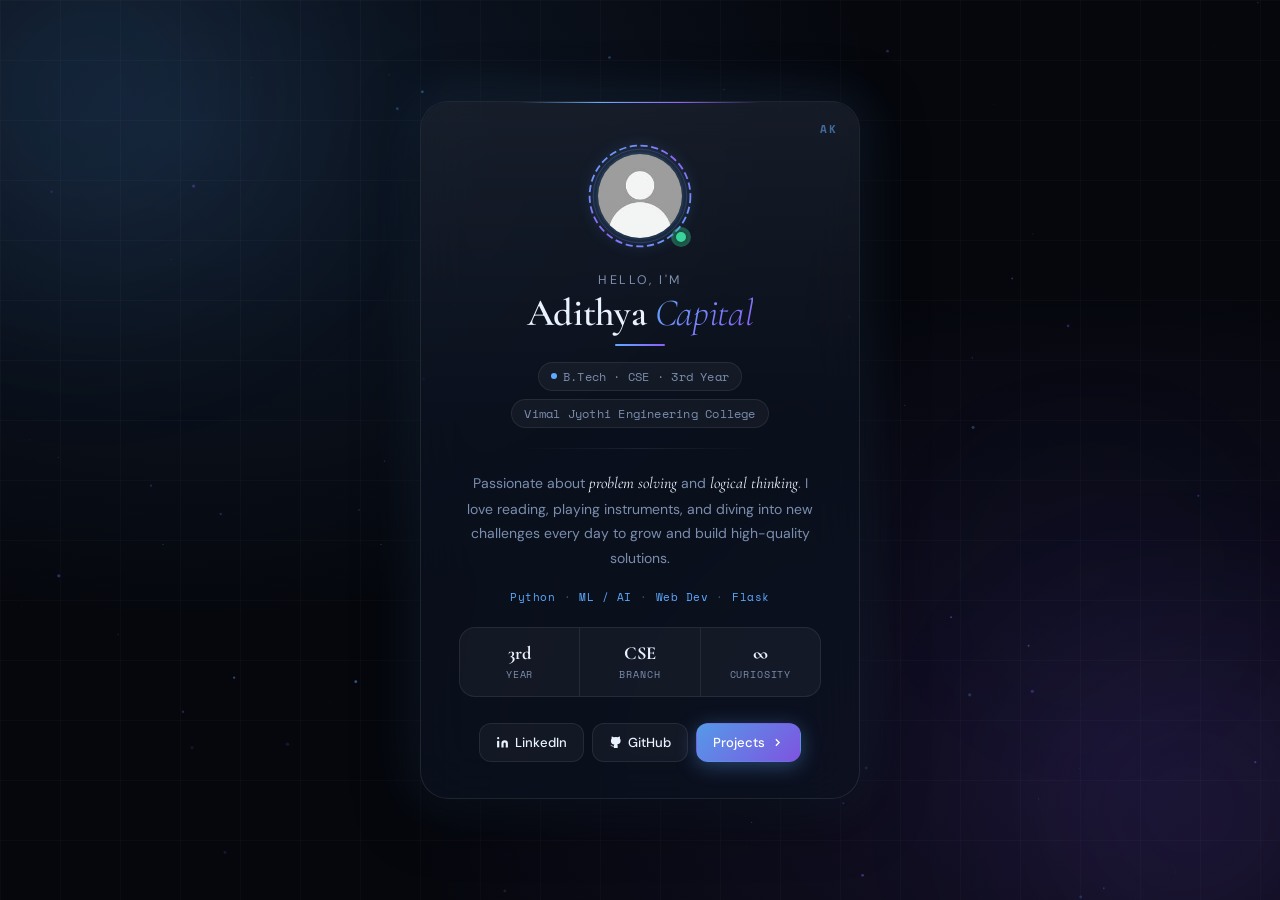
==== index.html @ 99753b21 "Added full project" ====
<!DOCTYPE html>
<html lang="en">
<head>
    <meta charset="UTF-8">
    <meta name="viewport" content="width=device-width, initial-scale=1.0">
    <title>Adithya K — Portfolio</title>
    <link rel="stylesheet" href="style.css">
    <link href="https://fonts.googleapis.com/css2?family=Cormorant+Garamond:ital,wght@0,300;0,600;1,400&family=Space+Mono:wght@400;700&family=DM+Sans:ital,wght@0,300;0,400;0,500;1,400&display=swap" rel="stylesheet">
</head>
<body>
    <canvas id="particles"></canvas>
    <div class="orb orb-1"></div>
    <div class="orb orb-2"></div>
    <div class="orb orb-3"></div>

    <div class="wrapper">
        <div class="card" id="card">

            <div class="brand-mark">AK</div>

            <div class="avatar-wrap">
                <svg class="avatar-ring-svg" viewBox="0 0 120 120">
                    <defs>
                        <linearGradient id="ringGrad" x1="0%" y1="0%" x2="100%" y2="100%">
                            <stop offset="0%" stop-color="#5da9ff"/>
                            <stop offset="50%" stop-color="#8b5cf6"/>
                            <stop offset="100%" stop-color="#5da9ff"/>
                        </linearGradient>
                    </defs>
                    <circle cx="60" cy="60" r="56" fill="none" stroke="url(#ringGrad)" stroke-width="2" stroke-dasharray="8 4" class="ring-dash"/>
                    <circle cx="60" cy="60" r="52" fill="none" stroke="url(#ringGrad)" stroke-width="1" opacity="0.25"/>
                </svg>
                <div class="avatar-inner">
                    <img src="./Untitled.jpeg" alt="Adithya K">
                </div>
                <div class="status-dot"><span class="status-pulse"></span></div>
            </div>

            <div class="name-block">
                <p class="name-greeting">Hello, I'm</p>
                <h1 class="name">Adithya <span class="name-capital">Capital</span></h1>
                <div class="name-underline"></div>
            </div>

            <div class="badge-row">
                <span class="badge"><span class="badge-dot"></span>B.Tech · CSE · 3rd Year</span>
                <span class="badge">Vimal Jyothi Engineering College</span>
            </div>

            <div class="divider"></div>

            <p class="bio">
                Passionate about <em>problem solving</em> and <em>logical thinking</em>.
                I love reading, playing instruments, and diving into new challenges
                every day to grow and build high-quality solutions.
            </p>

            <div class="skills-strip">
                <span>Python</span><span class="dot-sep">·</span>
                <span>ML / AI</span><span class="dot-sep">·</span>
                <span>Web Dev</span><span class="dot-sep">·</span>
                <span>Flask</span>
            </div>

            <div class="stats">
                <div class="stat">
                    <div class="stat-num">3rd</div>
                    <div class="stat-label">Year</div>
                </div>
                <div class="stat-div"></div>
                <div class="stat">
                    <div class="stat-num">CSE</div>
                    <div class="stat-label">Branch</div>
                </div>
                <div class="stat-div"></div>
                <div class="stat">
                    <div class="stat-num">&#8734;</div>
                    <div class="stat-label">Curiosity</div>
                </div>
            </div>

            <div class="btn-group">
                <button class="btn btn-ghost" onclick="window.open('https://linkedin.com','_blank')">
                    <svg width="13" height="13" viewBox="0 0 24 24" fill="currentColor"><path d="M16 8a6 6 0 0 1 6 6v7h-4v-7a2 2 0 0 0-4 0v7h-4v-7a6 6 0 0 1 6-6z"/><rect x="2" y="9" width="4" height="12"/><circle cx="4" cy="4" r="2"/></svg>
                    LinkedIn
                </button>
                <button class="btn btn-ghost" onclick="window.open('https://github.com/adi-krsh','_blank')">
                    <svg width="13" height="13" viewBox="0 0 24 24" fill="currentColor"><path d="M9 19c-5 1.5-5-2.5-7-3m14 6v-3.87a3.37 3.37 0 0 0-.94-2.61c3.14-.35 6.44-1.54 6.44-7A5.44 5.44 0 0 0 20 4.77 5.07 5.07 0 0 0 19.91 1S18.73.65 16 2.48a13.38 13.38 0 0 0-7 0C6.27.65 5.09 1 5.09 1A5.07 5.07 0 0 0 5 4.77a5.44 5.44 0 0 0-1.5 3.78c0 5.42 3.3 6.61 6.44 7A3.37 3.37 0 0 0 9 18.13V22"/></svg>
                    GitHub
                </button>
                <button class="btn btn-primary" onclick="goToProjects()">
                    Projects
                    <svg width="13" height="13" viewBox="0 0 24 24" fill="none" stroke="currentColor" stroke-width="2.5"><path d="m9 18 6-6-6-6"/></svg>
                </button>
            </div>

        </div>
    </div>

    <script>
        const canvas = document.getElementById('particles');
        const ctx = canvas.getContext('2d');
        function resize(){ canvas.width=innerWidth; canvas.height=innerHeight; }
        resize(); window.addEventListener('resize', resize);
        const pts = Array.from({length:80}, () => ({
            x: Math.random()*innerWidth, y: Math.random()*innerHeight,
            sz: Math.random()*1.4+0.3,
            vx: (Math.random()-.5)*.35, vy: (Math.random()-.5)*.35,
            op: Math.random()*.4+.1,
            col: Math.random()>.5?'93,169,255':'139,92,246'
        }));
        (function loop(){
            ctx.clearRect(0,0,canvas.width,canvas.height);
            pts.forEach(p=>{
                p.x+=p.vx; p.y+=p.vy;
                if(p.x<0||p.x>canvas.width||p.y<0||p.y>canvas.height){
                    p.x=Math.random()*canvas.width; p.y=Math.random()*canvas.height;
                }
                ctx.beginPath(); ctx.arc(p.x,p.y,p.sz,0,Math.PI*2);
                ctx.fillStyle=`rgba(${p.col},${p.op})`; ctx.fill();
            });
            requestAnimationFrame(loop);
        })();
        setTimeout(()=>document.getElementById('card').classList.add('visible'),120);
        function goToProjects(){
            document.getElementById('card').classList.add('exit');
            document.body.style.transition='opacity .5s';
            document.body.style.opacity='0';
            setTimeout(()=>location.href='transition.html',550);
        }
    </script>
</body>
</html>
---- style.css ----
/* =====================
   ROOT
   ===================== */
:root {
    --bg: #05070d;
    --card: rgba(12, 18, 32, 0.72);
    --glass-light: rgba(255,255,255,0.08);
    --glass-soft: rgba(255,255,255,0.04);
    --border: rgba(255,255,255,0.09);
    --accent: #5da9ff;
    --accent2: #8b5cf6;
    --text: #eaf2ff;
    --muted: #7a8eae;
    --glow: rgba(93,169,255,0.2);
}
* { margin:0; padding:0; box-sizing:border-box; }

body {
    background:
        radial-gradient(ellipse at 15% 15%, rgba(93,169,255,0.12), transparent 45%),
        radial-gradient(ellipse at 85% 85%, rgba(139,92,246,0.12), transparent 45%),
        var(--bg);
    font-family:'DM Sans',sans-serif;
    min-height:100vh;
    color:var(--text);
    overflow:hidden;
}
body::before {
    content:''; position:fixed; inset:0;
    background-image:
        linear-gradient(rgba(255,255,255,0.025) 1px, transparent 1px),
        linear-gradient(90deg, rgba(255,255,255,0.025) 1px, transparent 1px);
    background-size:60px 60px; z-index:0;
}

/* Canvas particles */
#particles { position:fixed; inset:0; z-index:0; pointer-events:none; }

/* =====================
   ORBS
   ===================== */
.orb { position:fixed; border-radius:50%; filter:blur(110px); opacity:.7; z-index:0; pointer-events:none; }
.orb-1 { width:500px; height:500px; background:radial-gradient(circle,rgba(93,169,255,0.28),transparent 70%); top:-160px; left:-160px; animation:orbFloat1 12s ease-in-out infinite; }
.orb-2 { width:420px; height:420px; background:radial-gradient(circle,rgba(139,92,246,0.28),transparent 70%); bottom:-120px; right:-120px; animation:orbFloat2 15s ease-in-out infinite; }
.orb-3 { width:250px; height:250px; background:radial-gradient(circle,rgba(93,169,255,0.15),transparent 70%); top:50%; right:5%; animation:orbFloat1 18s ease-in-out infinite reverse; }
@keyframes orbFloat1 { 0%,100%{transform:translate(0,0)} 50%{transform:translate(30px,20px)} }
@keyframes orbFloat2 { 0%,100%{transform:translate(0,0)} 50%{transform:translate(-25px,-15px)} }

/* =====================
   WRAPPER
   ===================== */
.wrapper { position:relative; z-index:1; width:100%; min-height:100vh; display:flex; align-items:center; justify-content:center; padding:40px 20px; }

/* =====================
   CARD
   ===================== */
.card {
    width:440px; max-width:92%;
    background:var(--card);
    backdrop-filter:blur(30px); -webkit-backdrop-filter:blur(30px);
    border:1px solid var(--border);
    border-radius:28px;
    padding:40px 38px 36px;
    text-align:center;
    box-shadow:0 12px 60px rgba(0,0,0,0.7), 0 0 50px var(--glow);
    position:relative;
    opacity:0; transform:translateY(28px) scale(0.97);
    transition:opacity .7s cubic-bezier(.22,1,.36,1), transform .7s cubic-bezier(.22,1,.36,1);
}
.card.visible { opacity:1; transform:translateY(0) scale(1); }
.card.exit { opacity:0; transform:translateY(-20px) scale(0.96); transition:all .5s ease; }

/* Top shimmer line */
.card::before {
    content:''; position:absolute; top:0; left:50%; transform:translateX(-50%);
    width:55%; height:1.5px;
    background:linear-gradient(90deg,transparent,var(--accent),var(--accent2),transparent);
}
/* Inner top glow */
.card::after {
    content:''; position:absolute; top:0; left:0; width:100%; height:45%;
    border-radius:28px 28px 0 0;
    background:linear-gradient(to bottom,rgba(255,255,255,0.05),transparent);
    pointer-events:none;
}

/* =====================
   BRAND MARK
   ===================== */
.brand-mark {
    position:absolute; top:18px; right:22px;
    font-family:'Space Mono',monospace;
    font-size:0.7rem; font-weight:700; letter-spacing:0.12em;
    color:var(--accent); opacity:0.55;
}

/* =====================
   AVATAR
   ===================== */
.avatar-wrap { position:relative; width:108px; height:108px; margin:0 auto 22px; }
.avatar-ring-svg { position:absolute; inset:0; width:100%; height:100%; }
.ring-dash { animation:dashSpin 14s linear infinite; transform-origin:60px 60px; }
@keyframes dashSpin { to{stroke-dashoffset:-50} }
.avatar-inner {
    position:absolute; inset:10px; border-radius:50%;
    overflow:hidden;
    border:2px solid rgba(93,169,255,0.2);
    box-shadow:0 0 20px rgba(93,169,255,0.3);
}
.avatar-inner img { width:100%; height:100%; object-fit:cover; }
.status-dot {
    position:absolute; bottom:6px; right:6px;
    width:14px; height:14px; border-radius:50%;
    background:#34d399; border:2px solid var(--bg);
    display:flex; align-items:center; justify-content:center;
}
.status-pulse {
    width:20px; height:20px; border-radius:50%;
    background:rgba(52,211,153,0.35);
    position:absolute;
    animation:pulse 2.5s ease-out infinite;
}
@keyframes pulse { 0%{transform:scale(.5);opacity:.8} 100%{transform:scale(2);opacity:0} }

/* =====================
   NAME BLOCK
   ===================== */
.name-block { margin-bottom:16px; }
.name-greeting {
    font-family:'DM Sans',sans-serif;
    font-size:0.78rem; letter-spacing:0.2em; text-transform:uppercase;
    color:var(--muted); margin-bottom:4px;
}
.name {
    font-family:'Cormorant Garamond',serif;
    font-size:2.4rem; font-weight:600; line-height:1.1;
    color:var(--text); letter-spacing:-0.01em;
}
.name-capital {
    font-style:italic; font-weight:300;
    background:linear-gradient(135deg,var(--accent),var(--accent2));
    -webkit-background-clip:text; -webkit-text-fill-color:transparent;
}
.name-underline {
    width:50px; height:2px; margin:10px auto 0;
    background:linear-gradient(90deg,var(--accent),var(--accent2));
    border-radius:2px;
}

/* =====================
   BADGES
   ===================== */
.badge-row { display:flex; flex-wrap:wrap; gap:8px; justify-content:center; margin-bottom:20px; }
.badge {
    display:inline-flex; align-items:center; gap:6px;
    padding:5px 12px;
    background:var(--glass-soft);
    border:1px solid var(--glass-light);
    border-radius:100px;
    font-size:0.72rem; color:var(--muted);
    font-family:'Space Mono',monospace;
    letter-spacing:0.02em;
}
.badge-dot { width:6px; height:6px; border-radius:50%; background:var(--accent); }

/* =====================
   DIVIDER
   ===================== */
.divider {
    height:1px; width:65%; margin:0 auto 20px;
    background:linear-gradient(90deg,transparent,var(--glass-light),transparent);
}

/* =====================
   BIO
   ===================== */
.bio {
    font-size:0.875rem; line-height:1.75; color:var(--muted); margin-bottom:18px;
}
.bio em { font-style:italic; color:var(--text); font-family:'Cormorant Garamond',serif; font-size:1rem; }

/* =====================
   SKILLS STRIP
   ===================== */
.skills-strip {
    display:flex; align-items:center; justify-content:center; gap:8px;
    margin-bottom:22px;
    font-family:'Space Mono',monospace; font-size:0.7rem;
    color:var(--accent); letter-spacing:0.05em;
}
.dot-sep { color:var(--muted); opacity:0.5; }

/* =====================
   STATS
   ===================== */
.stats {
    display:flex; align-items:stretch;
    background:var(--glass-soft);
    border:1px solid var(--glass-light);
    border-radius:16px;
    margin-bottom:26px; overflow:hidden;
}
.stat { flex:1; padding:14px 8px; text-align:center; }
.stat-div { width:1px; background:var(--glass-light); }
.stat-num { font-weight:700; font-size:1.15rem; font-family:'Cormorant Garamond',serif; }
.stat-label { font-size:0.65rem; color:var(--muted); text-transform:uppercase; letter-spacing:0.08em; margin-top:2px; font-family:'Space Mono',monospace; }

/* =====================
   BUTTONS
   ===================== */
.btn-group { display:flex; gap:8px; justify-content:center; flex-wrap:wrap; }
.btn {
    display:inline-flex; align-items:center; gap:6px;
    padding:10px 16px;
    border-radius:12px;
    font-size:0.82rem;
    cursor:pointer;
    transition:all .25s ease;
    border:1px solid transparent;
    font-family:'DM Sans',sans-serif;
    font-weight:500;
}
.btn-ghost {
    background:var(--glass-soft);
    border:1px solid var(--glass-light);
    color:var(--text);
}
.btn-ghost:hover { background:rgba(255,255,255,0.08); border-color:var(--accent); color:var(--accent); transform:translateY(-2px); }
.btn-primary {
    background:linear-gradient(135deg,rgba(93,169,255,0.9),rgba(139,92,246,0.9));
    color:#fff;
    box-shadow:0 4px 20px rgba(93,169,255,0.35);
}
.btn-primary:hover { transform:translateY(-3px); box-shadow:0 8px 30px rgba(93,169,255,0.55); }
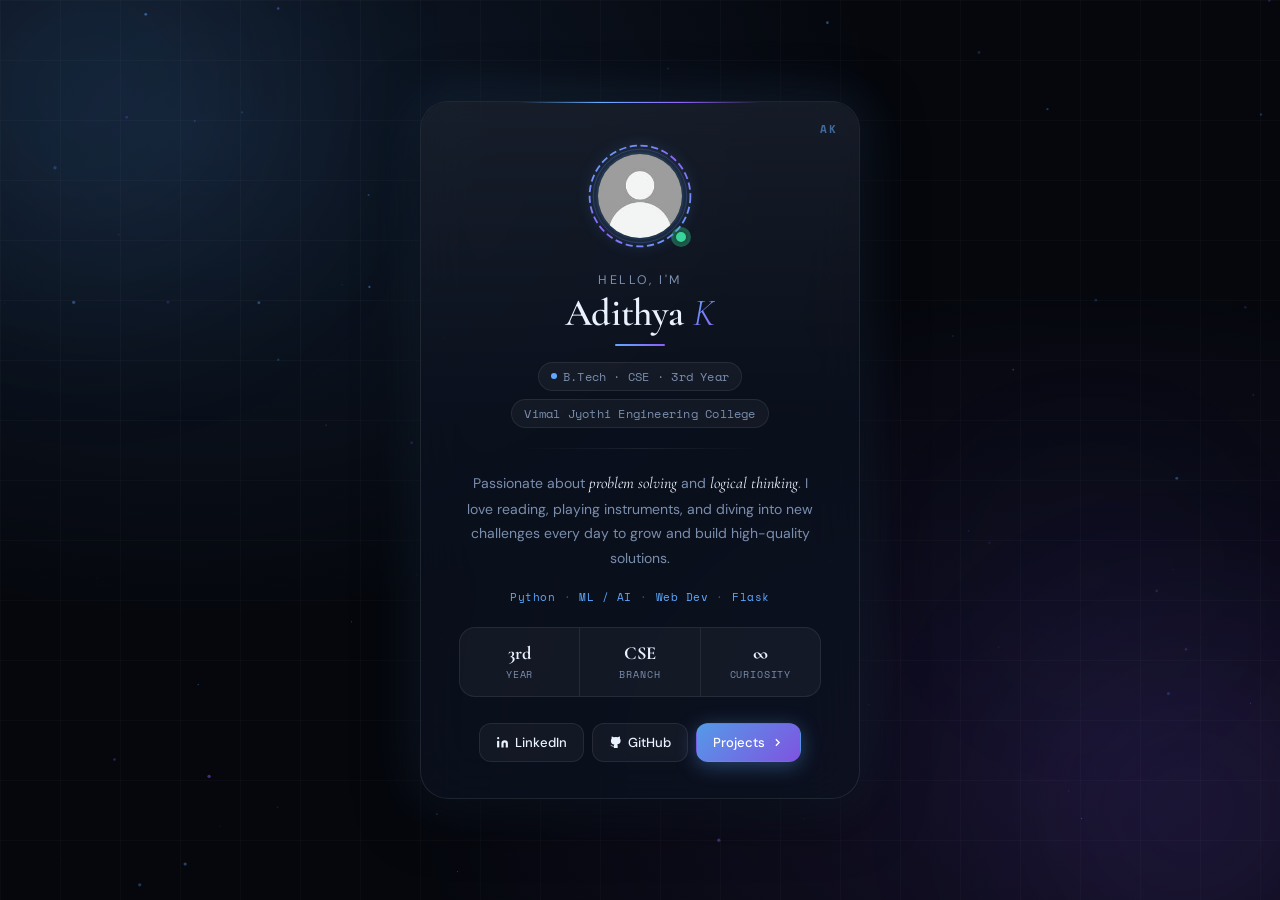
==== commit d313d2c4: "Edit" ====
--- a/index.html
+++ b/index.html
@@ -38,7 +38,7 @@
 
             <div class="name-block">
                 <p class="name-greeting">Hello, I'm</p>
-                <h1 class="name">Adithya <span class="name-capital">Capital</span></h1>
+                <h1 class="name">Adithya <span class="name-capital">K</span></h1>
                 <div class="name-underline"></div>
             </div>
 
@@ -84,7 +84,7 @@
                     <svg width="13" height="13" viewBox="0 0 24 24" fill="currentColor"><path d="M16 8a6 6 0 0 1 6 6v7h-4v-7a2 2 0 0 0-4 0v7h-4v-7a6 6 0 0 1 6-6z"/><rect x="2" y="9" width="4" height="12"/><circle cx="4" cy="4" r="2"/></svg>
                     LinkedIn
                 </button>
-                <button class="btn btn-ghost" onclick="window.open('https://github.com/adi-krsh','_blank')">
+                <button class="btn btn-ghost" onclick="window.open('https://github.com/adithyakrishnan24-afk','_blank')">
                     <svg width="13" height="13" viewBox="0 0 24 24" fill="currentColor"><path d="M9 19c-5 1.5-5-2.5-7-3m14 6v-3.87a3.37 3.37 0 0 0-.94-2.61c3.14-.35 6.44-1.54 6.44-7A5.44 5.44 0 0 0 20 4.77 5.07 5.07 0 0 0 19.91 1S18.73.65 16 2.48a13.38 13.38 0 0 0-7 0C6.27.65 5.09 1 5.09 1A5.07 5.07 0 0 0 5 4.77a5.44 5.44 0 0 0-1.5 3.78c0 5.42 3.3 6.61 6.44 7A3.37 3.37 0 0 0 9 18.13V22"/></svg>
                     GitHub
                 </button>
